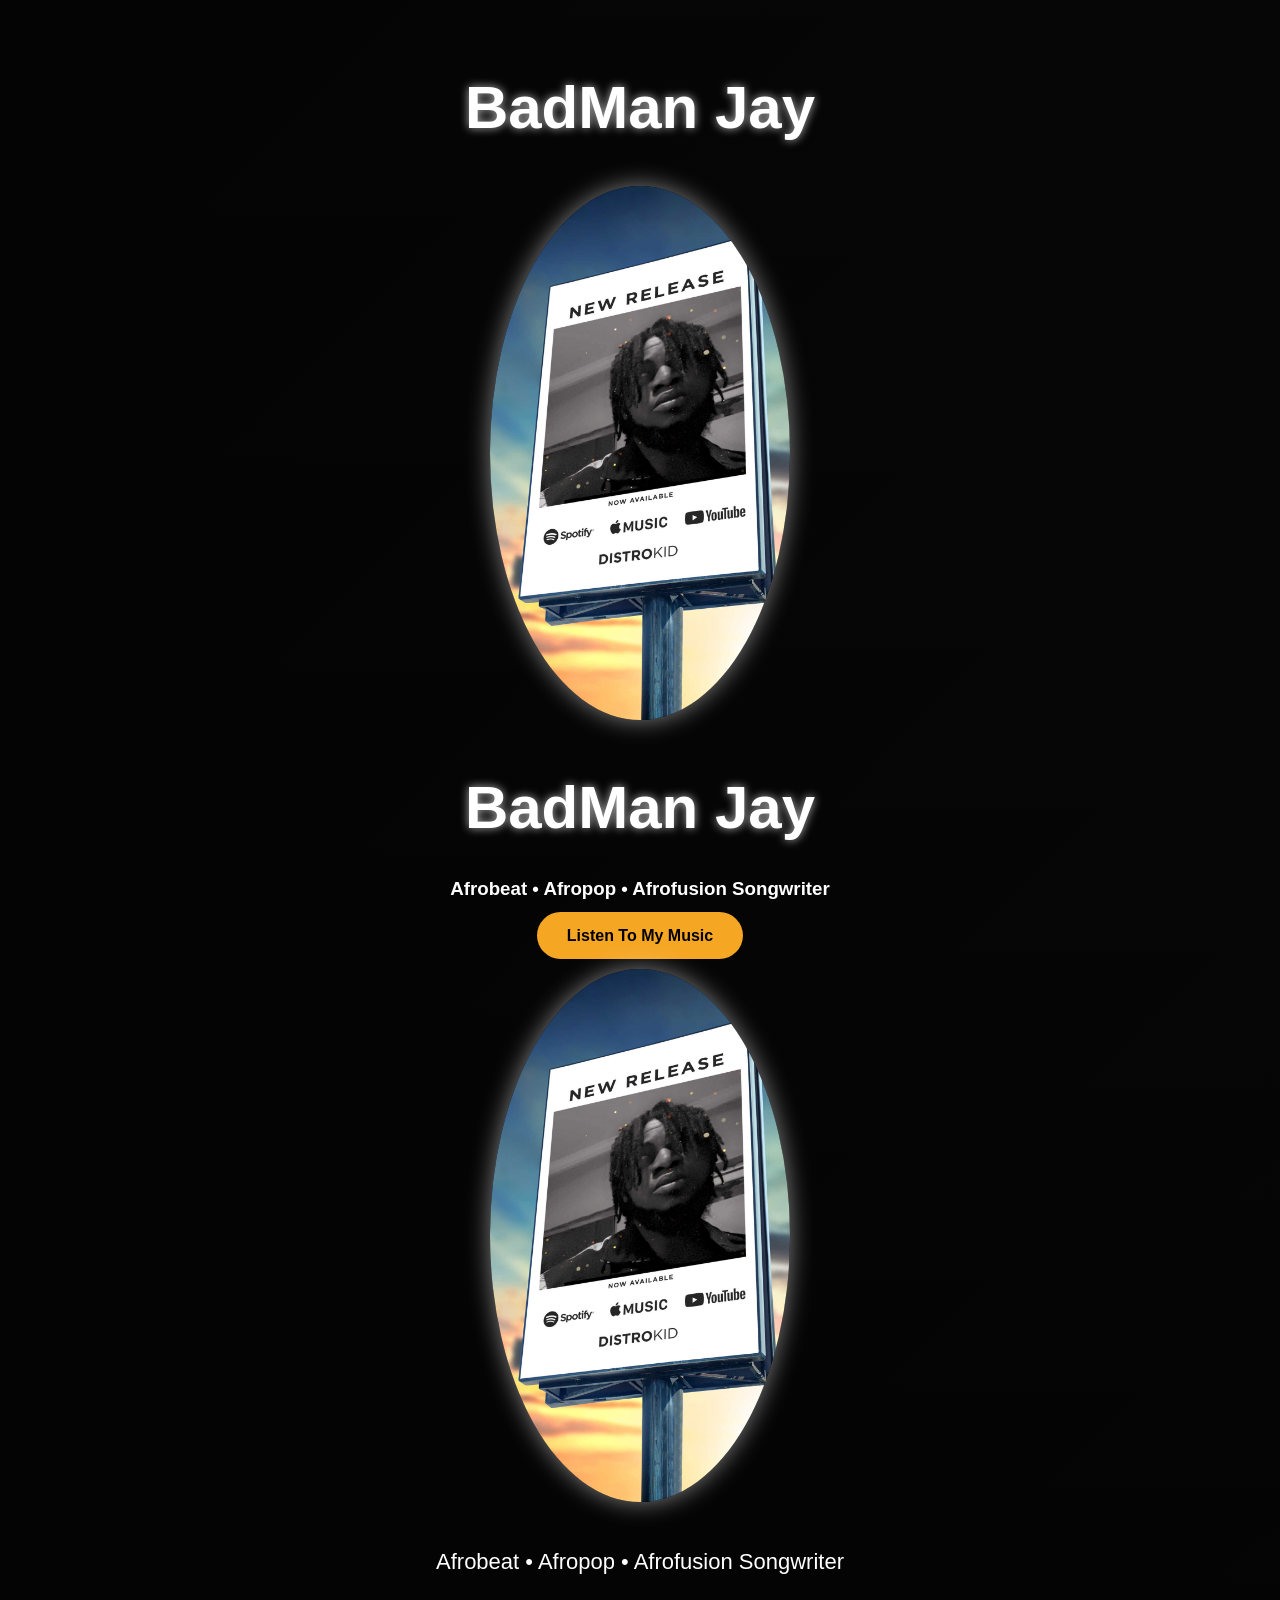
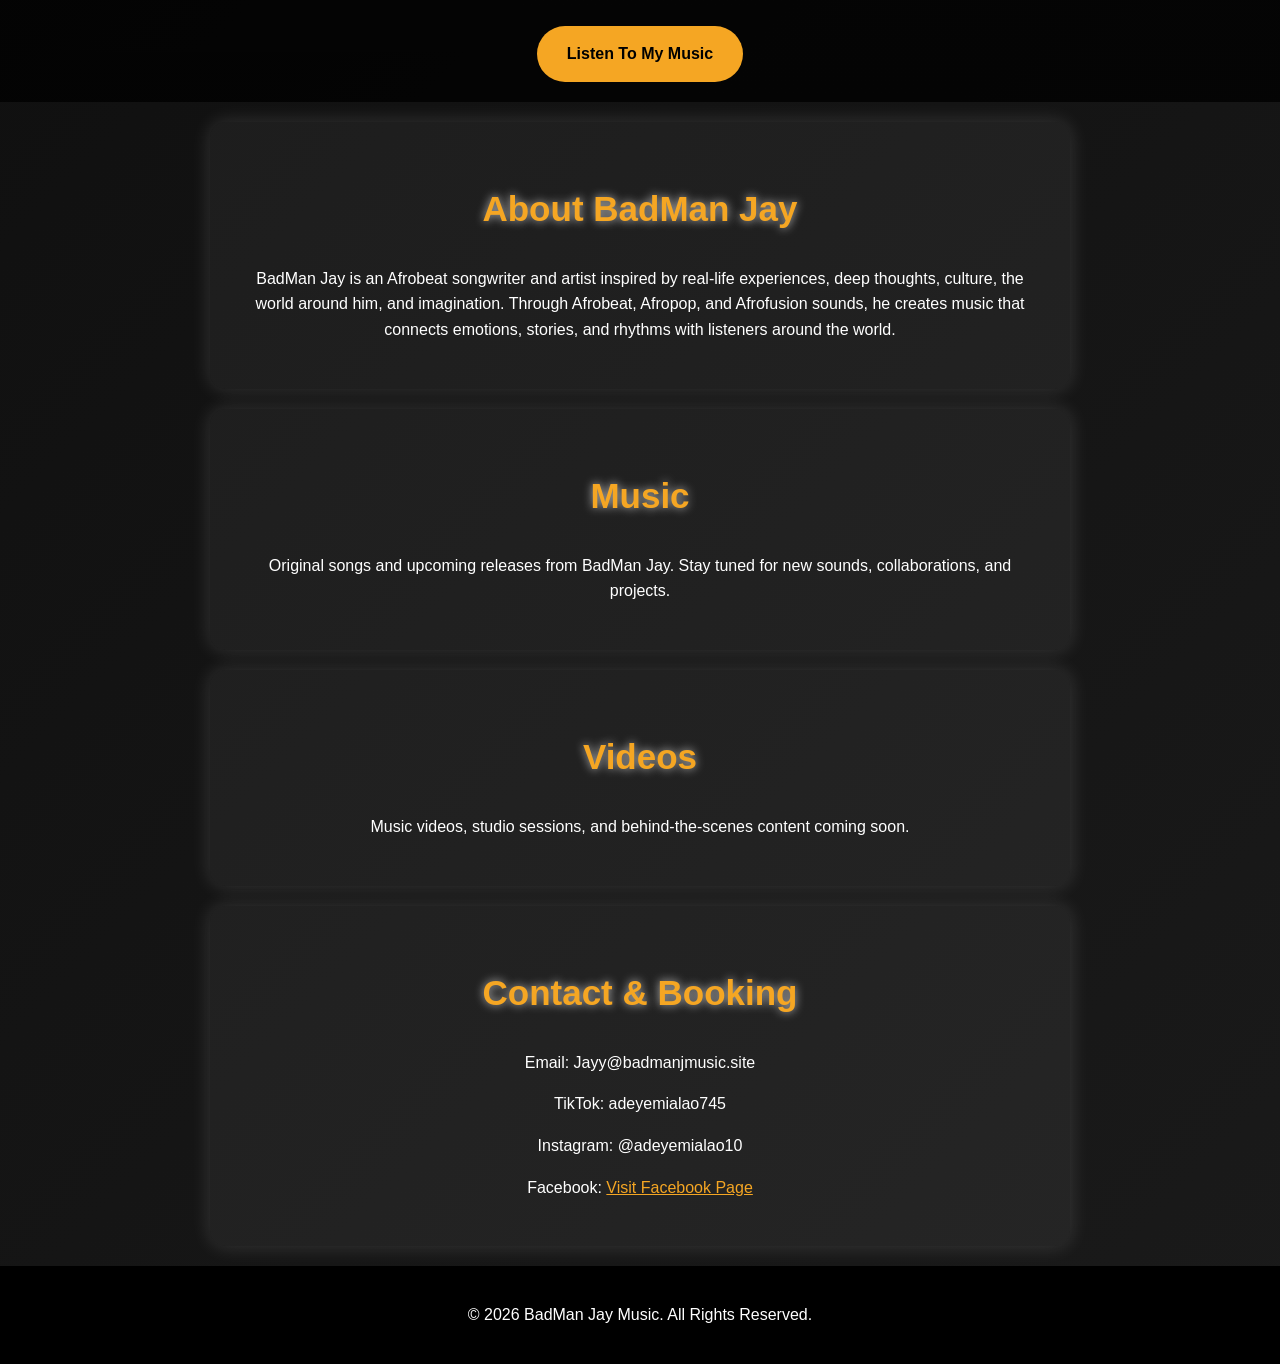
==== index.html @ 6c0b9ed7 "Update index.html" ====
<!DOCTYPE html>
<html>
<head>
  <title>BadMan Jay | Afrobeat Artist</title>
  <link rel="stylesheet" href="style.css">
  <meta name="viewport" content="width=device-width, initial-scale=1.0">
  
</head>

<body>
<header>
  <h1>BadMan Jay</h1>

<div class="hero">
  <img src="badman-jay.jpg" alt="BadMan Jay">

  <h1>BadMan Jay</h1>

  <h3>Afrobeat • Afropop • Afrofusion Songwriter</h3>

  <a href="#music" class="music-btn">Listen To My Music</a>
</div>
  <img src="badman-jay.jpg" alt="BadMan Jay">
  <p>Afrobeat • Afropop • Afrofusion Songwriter</p>
  <a href="#music">Listen To My Music</a>
</header>

<section id="about">
  <h2>About BadMan Jay</h2>
  <p>
    BadMan Jay is an Afrobeat songwriter and artist inspired by real-life
    experiences, deep thoughts, culture, the world around him, and imagination.
    Through Afrobeat, Afropop, and Afrofusion sounds, he creates music that
    connects emotions, stories, and rhythms with listeners around the world.
  </p>
</section>

<section id="music">
  <h2>Music</h2>
  <p>
    Original songs and upcoming releases from BadMan Jay.
    Stay tuned for new sounds, collaborations, and projects.
  </p>
</section>

<section id="videos">
  <h2>Videos</h2>
  <p>
    Music videos, studio sessions, and behind-the-scenes content coming soon.
  </p>
</section>

<section id="contact">
  <h2>Contact & Booking</h2>
  <p>Email: Jayy@badmanjmusic.site</p>
  <p>TikTok: adeyemialao745</p>
<p>Instagram: @adeyemialao10</p>
  <p>
    Facebook:
    <a href="https://www.facebook.com/share/1E2h3f5Get/?mibextid=wwXIfr">
    Visit Facebook Page
    </a>
  </p>
</section>

<footer>
  <p>© 2026 BadMan Jay Music. All Rights Reserved.</p>
</footer>

</body>
</html>
---- style.css ----
body {
  margin: 0;
  font-family: Arial, sans-serif;
  background: #0b0b0b;
  color: white;
  line-height: 1.6;
}

header {
  min-height: 80vh;
  display: flex;
  flex-direction: column;
  justify-content: center;
  align-items: center;
  text-align: center;
  padding: 20px;
  background: linear-gradient(
    rgba(0,0,0,0.6),
    rgba(0,0,0,0.8)
  );
}

header h1 {
  font-size: 60px;
  margin-bottom: 10px;
}

header p {
  font-size: 22px;
}

header a {
  margin-top: 25px;
  padding: 15px 30px;
  background: #f5a623;
  color: black;
  text-decoration: none;
  border-radius: 30px;
  font-weight: bold;
}

section {
  max-width: 900px;
  margin: auto;
  padding: 50px 20px;
  text-align: center;
}

h2 {
  font-size: 35px;
  color: #f5a623;
}

a {
  color: #f5a623;
}

footer {
  text-align: center;
  padding: 20px;
  background: #000;
}

img {
  width: 250px;
  height: auto;
  border-radius: 50%;
  display: block;
  margin: 20px auto;
}

body {
  background: linear-gradient(135deg, #0a0a0a, #1a1a1a);
  color: white;
}

section {
  background: rgba(255, 255, 255, 0.05);
  border-radius: 15px;
  padding: 30px;
  margin: 20px auto;
  max-width: 800px;
  box-shadow: 0 0 20px rgba(255, 255, 255, 0.15);
}

h1, h2 {
  text-shadow: 0 0 10px rgba(255, 255, 255, 0.7);
}

img {
  width: 300px;
  height: auto;
  border-radius: 50%;
  box-shadow: 0 0 25px rgba(255, 255, 255, 0.5);
}
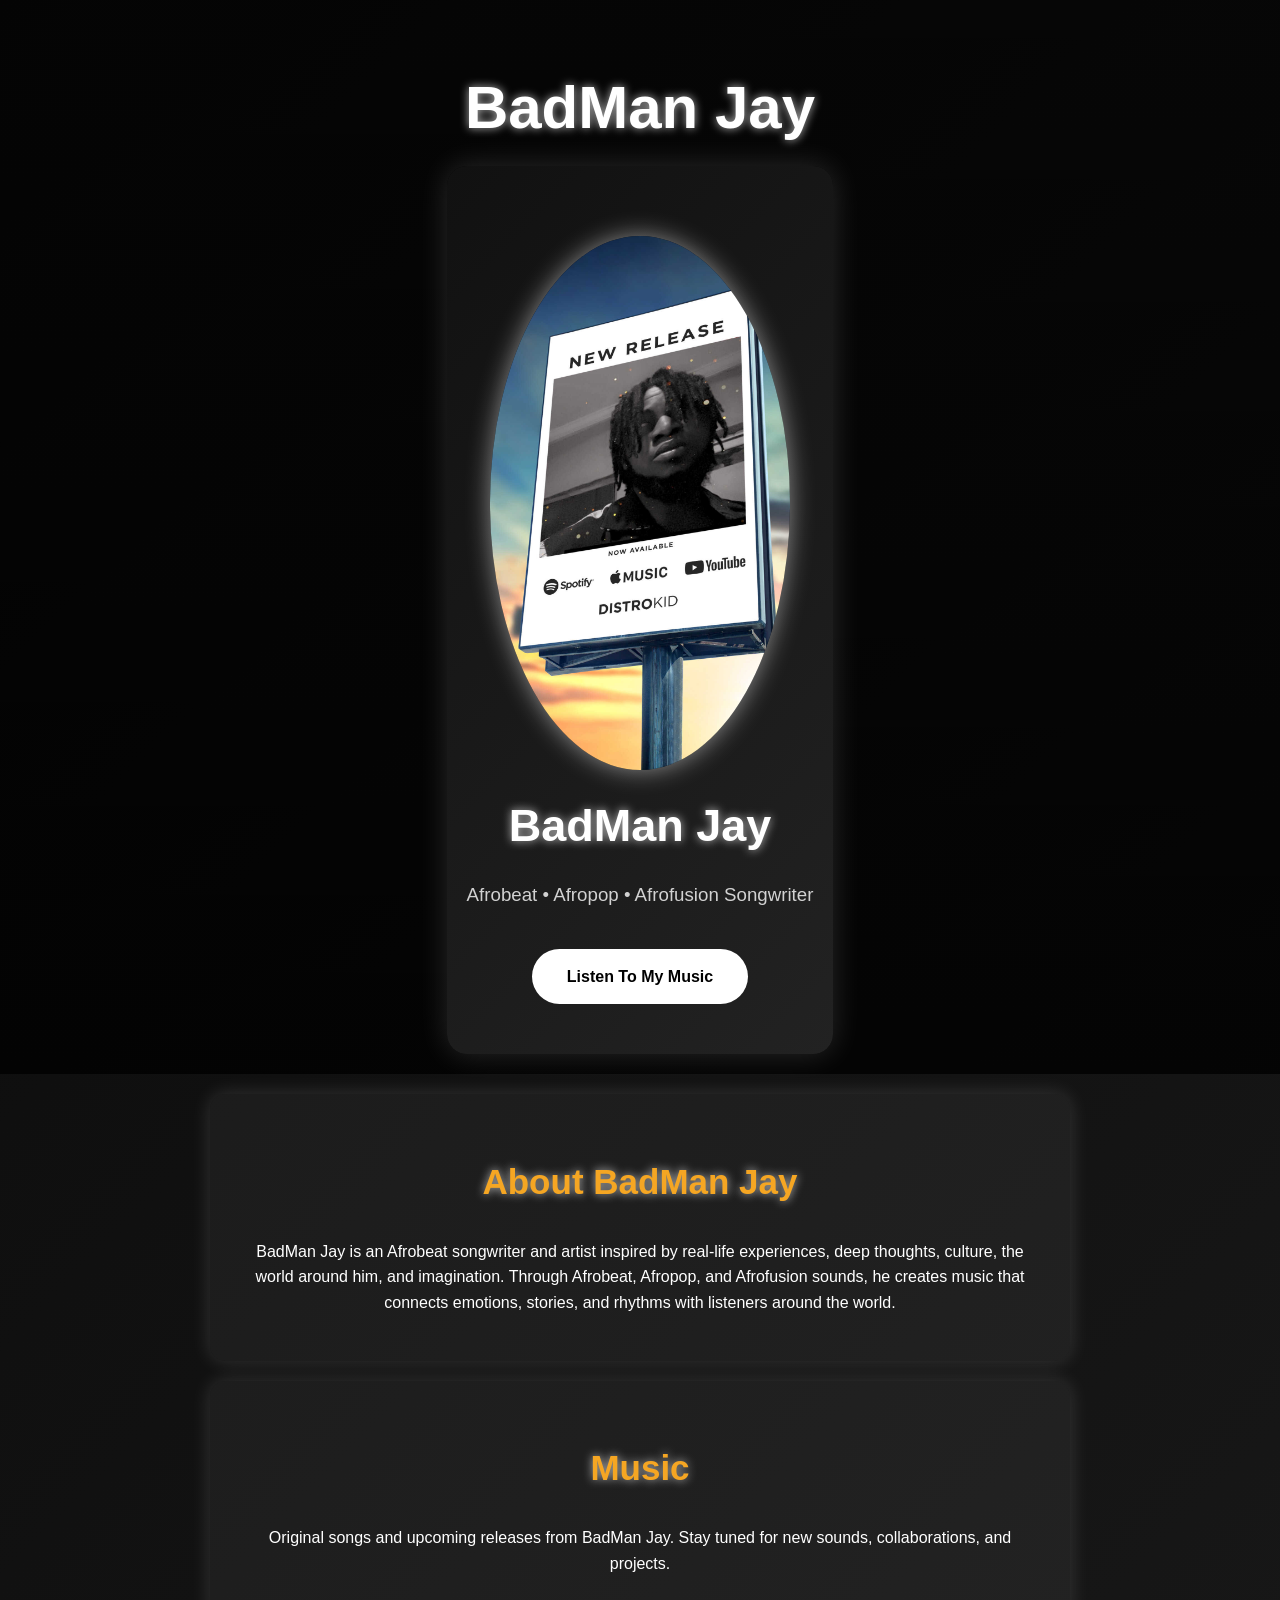
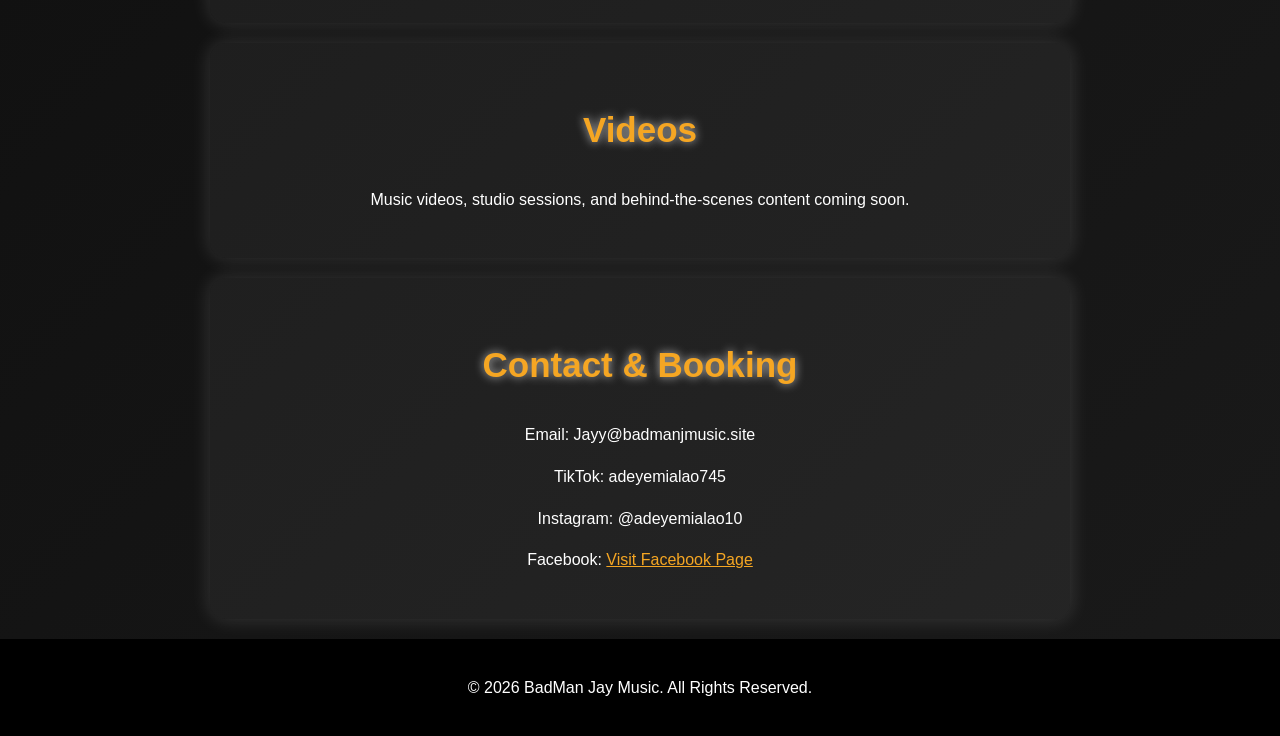
==== commit 1a4a0649: "Update index.html" ====
--- a/index.html
+++ b/index.html
@@ -20,9 +20,7 @@
 
   <a href="#music" class="music-btn">Listen To My Music</a>
 </div>
-  <img src="badman-jay.jpg" alt="BadMan Jay">
-  <p>Afrobeat • Afropop • Afrofusion Songwriter</p>
-  <a href="#music">Listen To My Music</a>
+  
 </header>
 
 <section id="about">
--- a/style.css
+++ b/style.css
@@ -93,3 +93,32 @@
   border-radius: 50%;
   box-shadow: 0 0 25px rgba(255, 255, 255, 0.5);
 }
+
+.hero {
+  text-align: center;
+  padding: 50px 20px;
+  background: linear-gradient(135deg, #111, #222);
+  border-radius: 20px;
+  box-shadow: 0 0 30px rgba(255,255,255,0.15);
+}
+
+.hero h1 {
+  font-size: 45px;
+  margin-top: 20px;
+}
+
+.hero h3 {
+  font-weight: normal;
+  opacity: 0.8;
+}
+
+.music-btn {
+  display: inline-block;
+  margin-top: 20px;
+  padding: 15px 35px;
+  background: white;
+  color: black;
+  border-radius: 30px;
+  text-decoration: none;
+  font-weight: bold;
+}
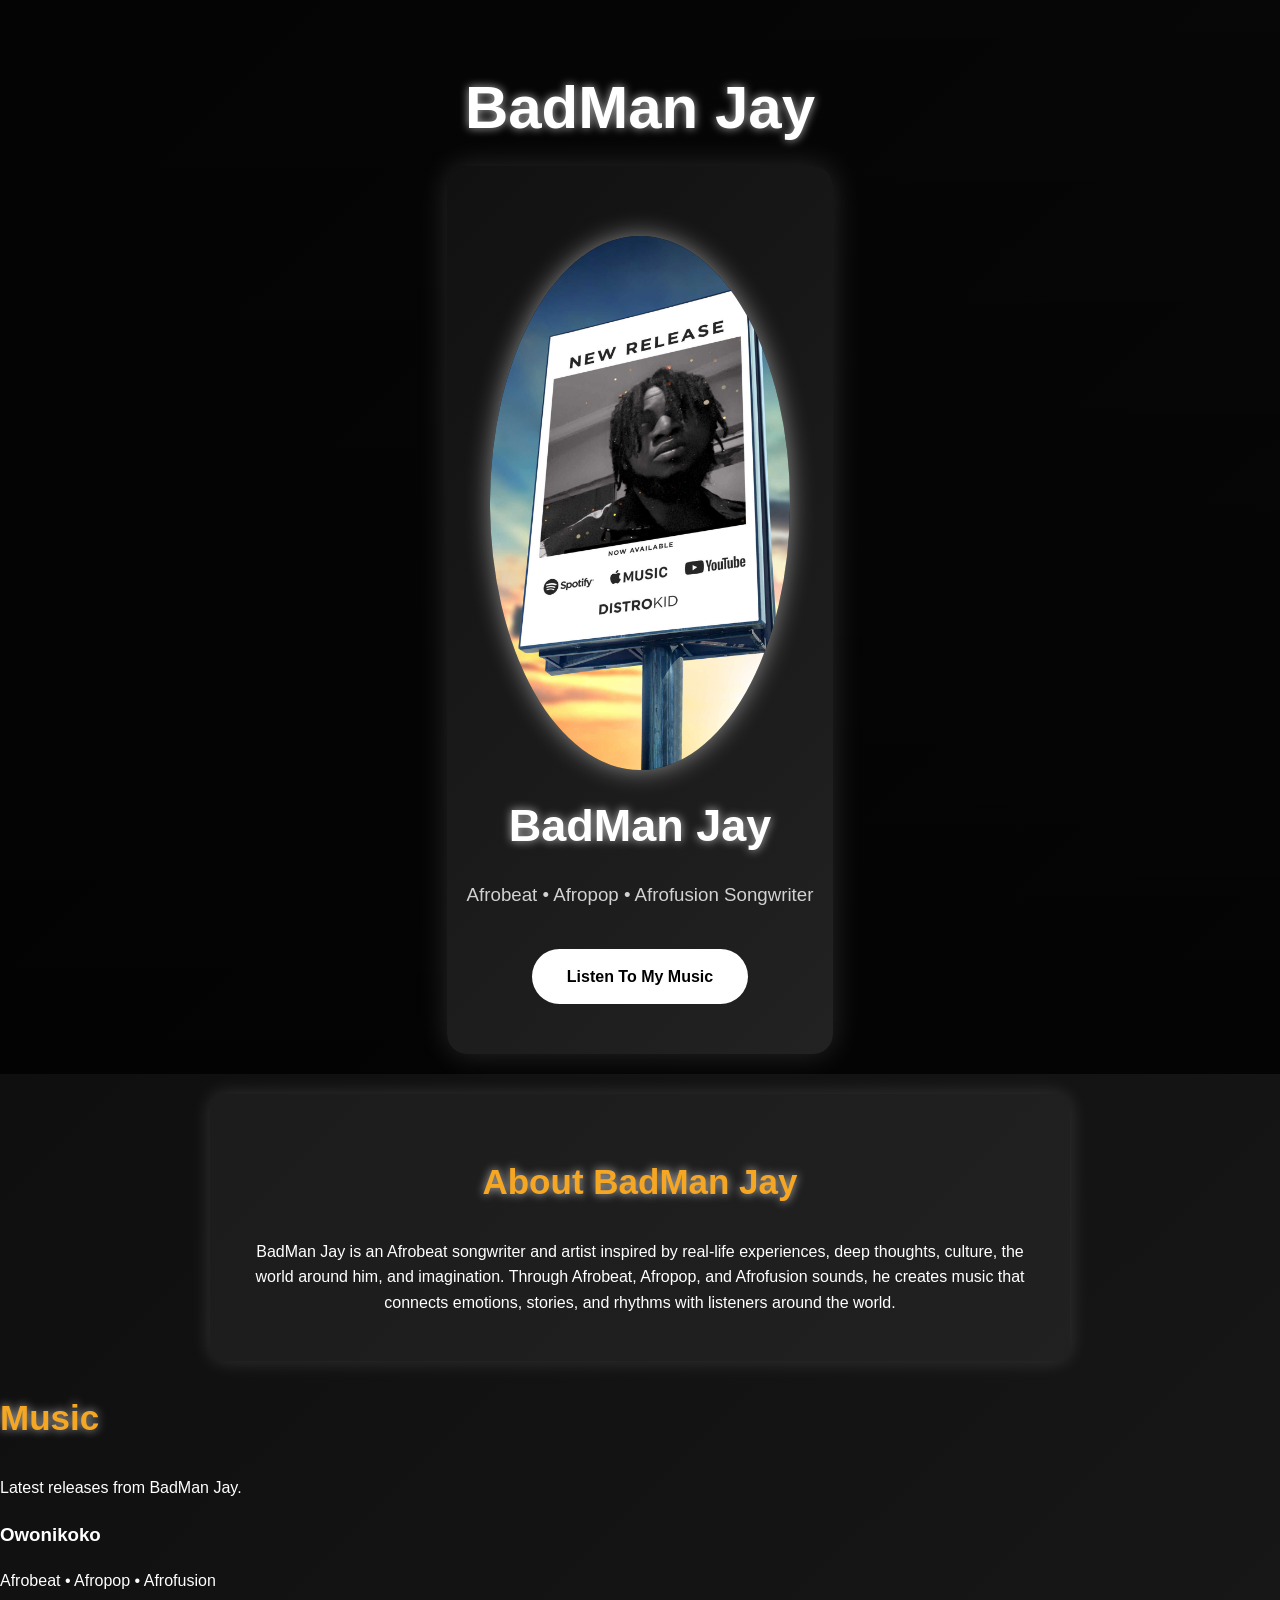
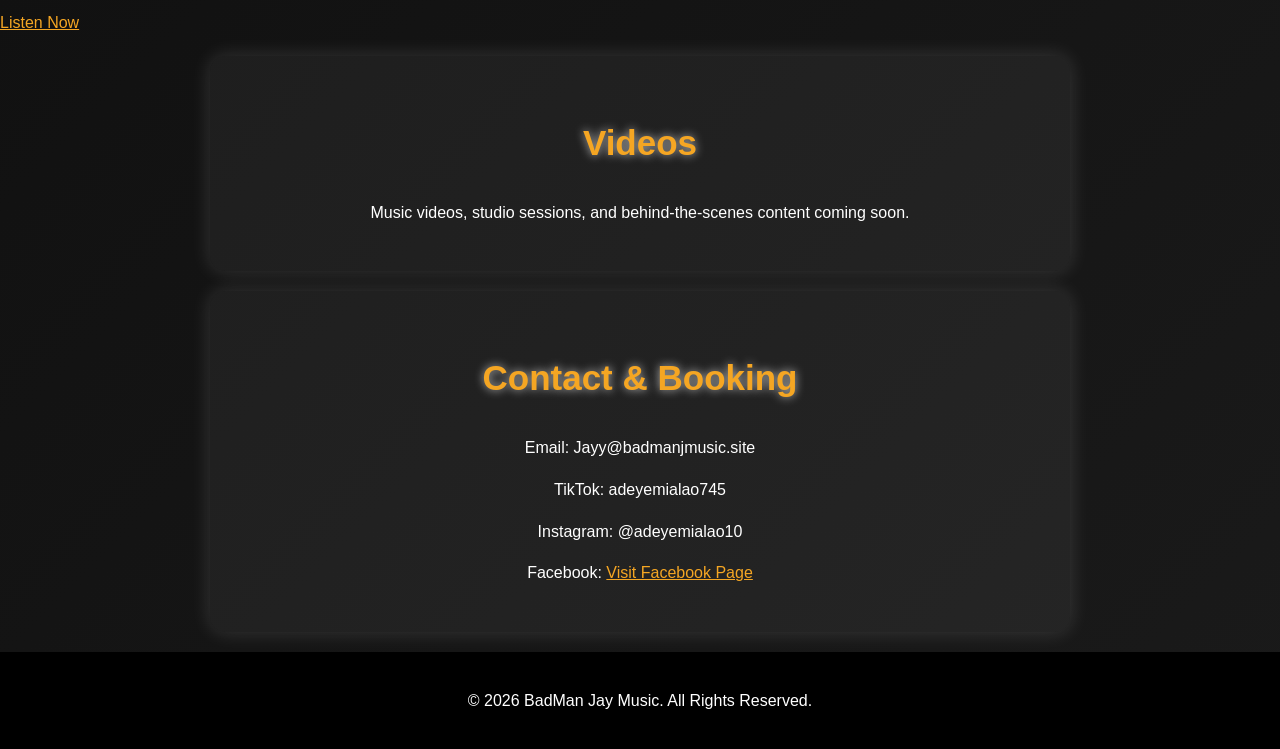
==== commit 6b57164a: "Update index.html" ====
--- a/index.html
+++ b/index.html
@@ -33,12 +33,18 @@
   </p>
 </section>
 
-<section id="music">
-  <h2>Music</h2>
-  <p>
-    Original songs and upcoming releases from BadMan Jay.
-    Stay tuned for new sounds, collaborations, and projects.
-  </p>
+<h2>Music</h2>
+
+<p>Latest releases from BadMan Jay.</p>
+
+<div class="music-card">
+  <h3>Owonikoko</h3>
+  <p>Afrobeat • Afropop • Afrofusion</p>
+
+  <a href="https://open.spotify.com/album/4D6bkIR5klf8DBmcrAF3FI?si=iVvQHyoNQAyZMJ7NRenwUg&utm_source=copy-link”class="music-btn">
+    Listen Now
+  </a>
+</div>
 </section>
 
 <section id="videos">
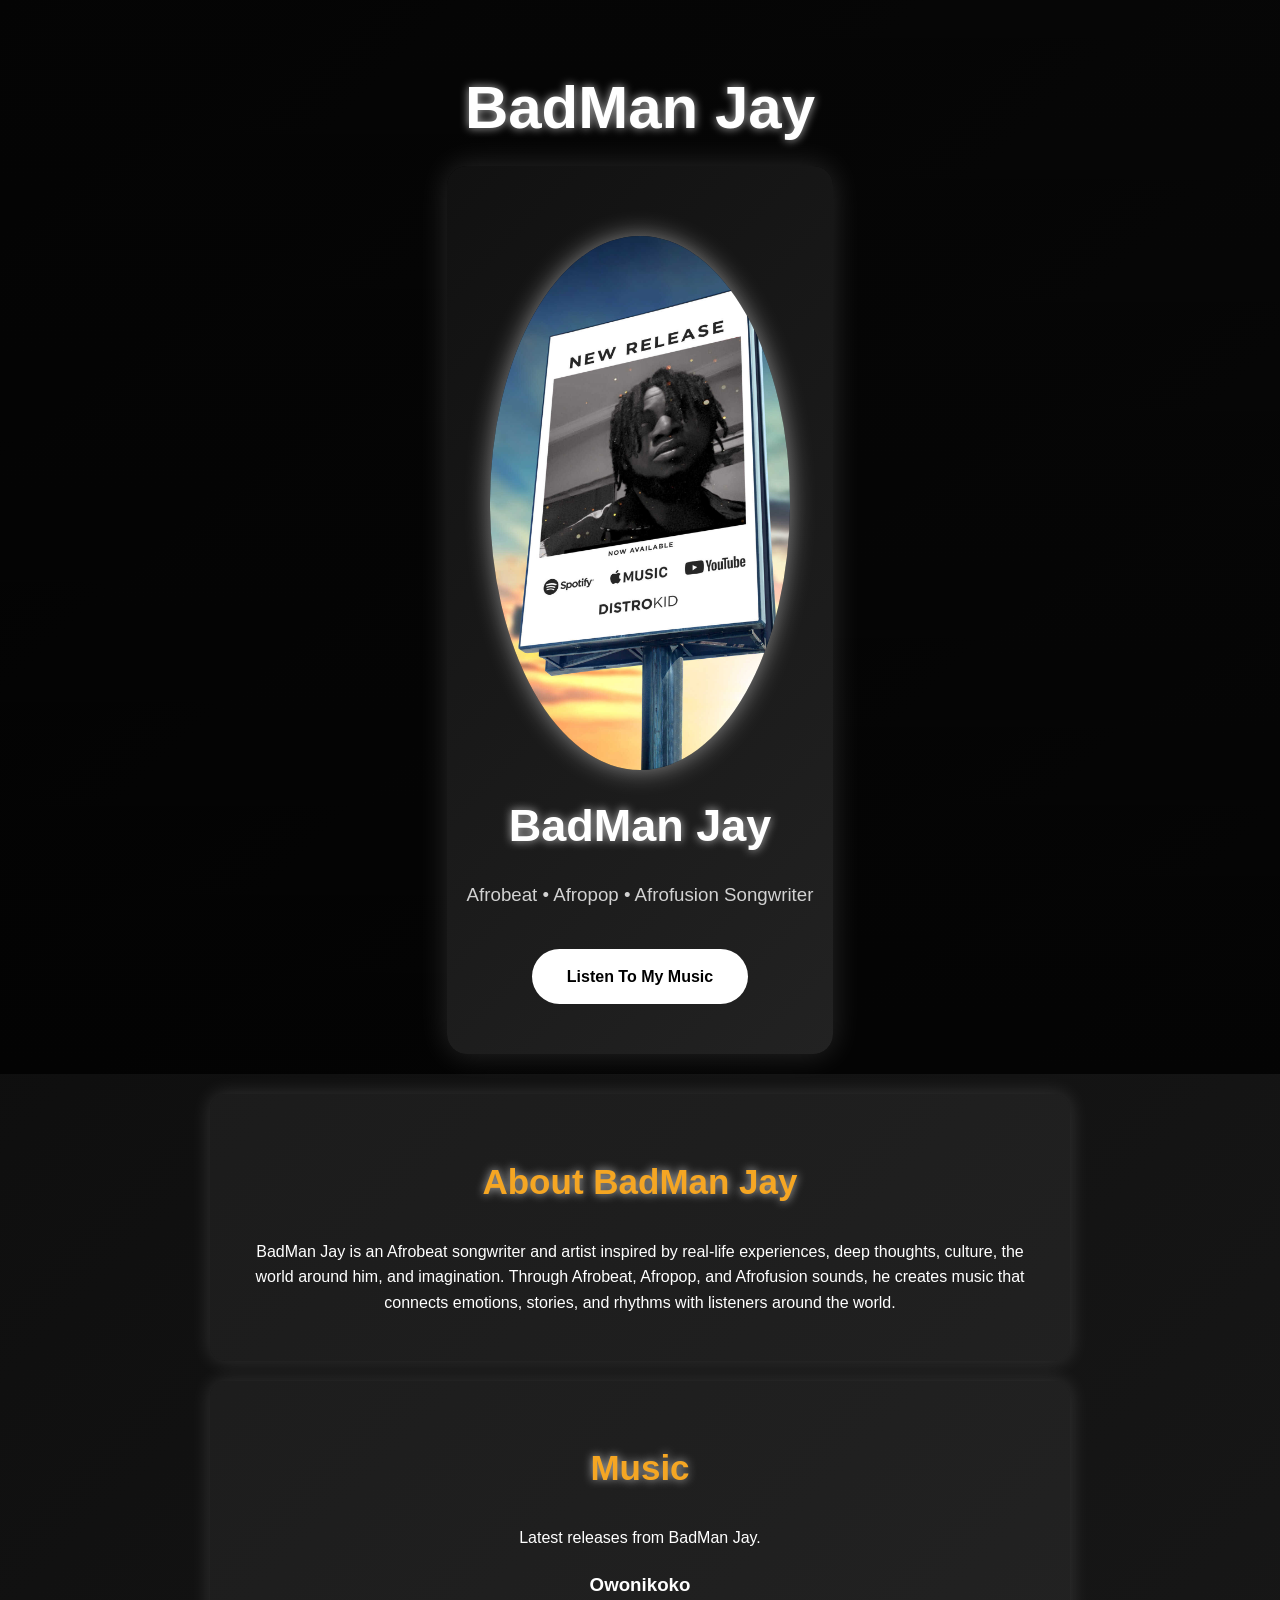
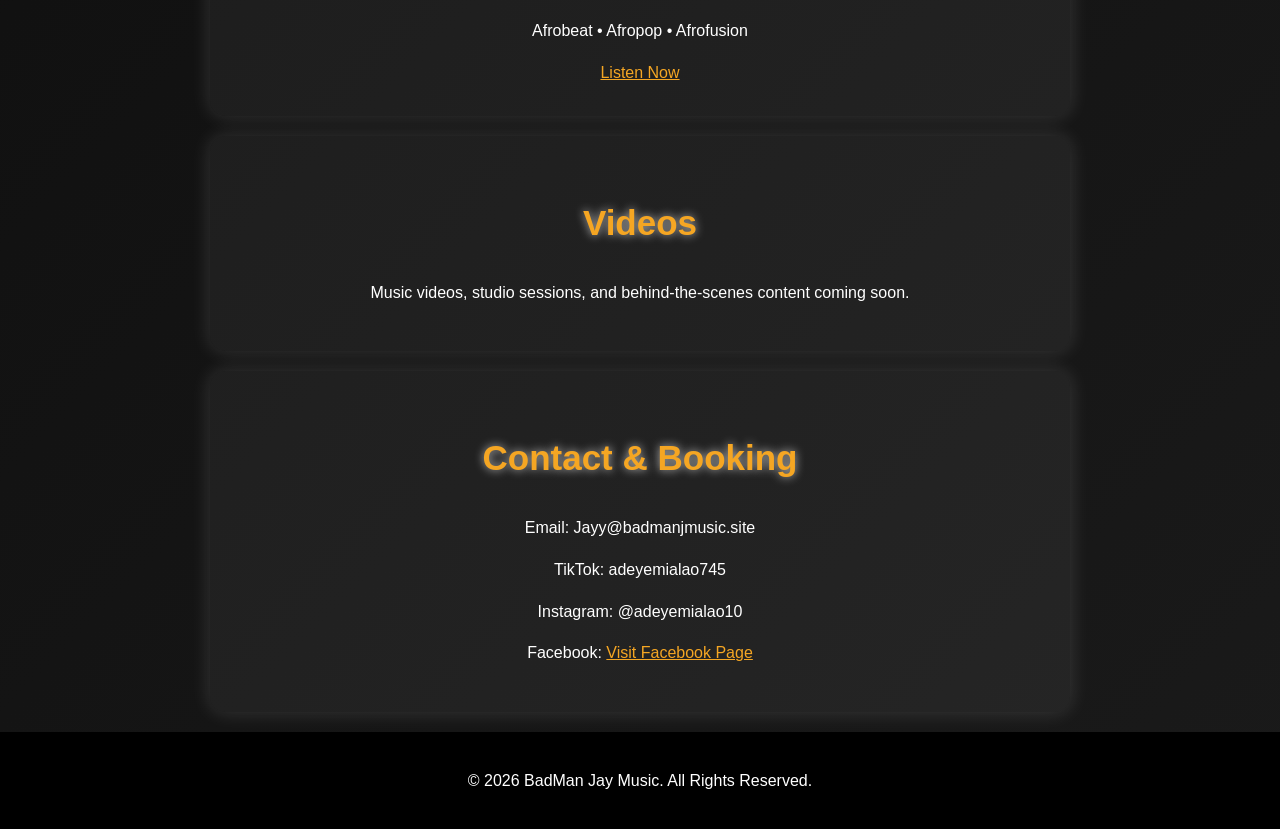
==== commit b7eea987: "Update index.html" ====
--- a/index.html
+++ b/index.html
@@ -32,7 +32,7 @@
     connects emotions, stories, and rhythms with listeners around the world.
   </p>
 </section>
-
+<section id="music">
 <h2>Music</h2>
 
 <p>Latest releases from BadMan Jay.</p>
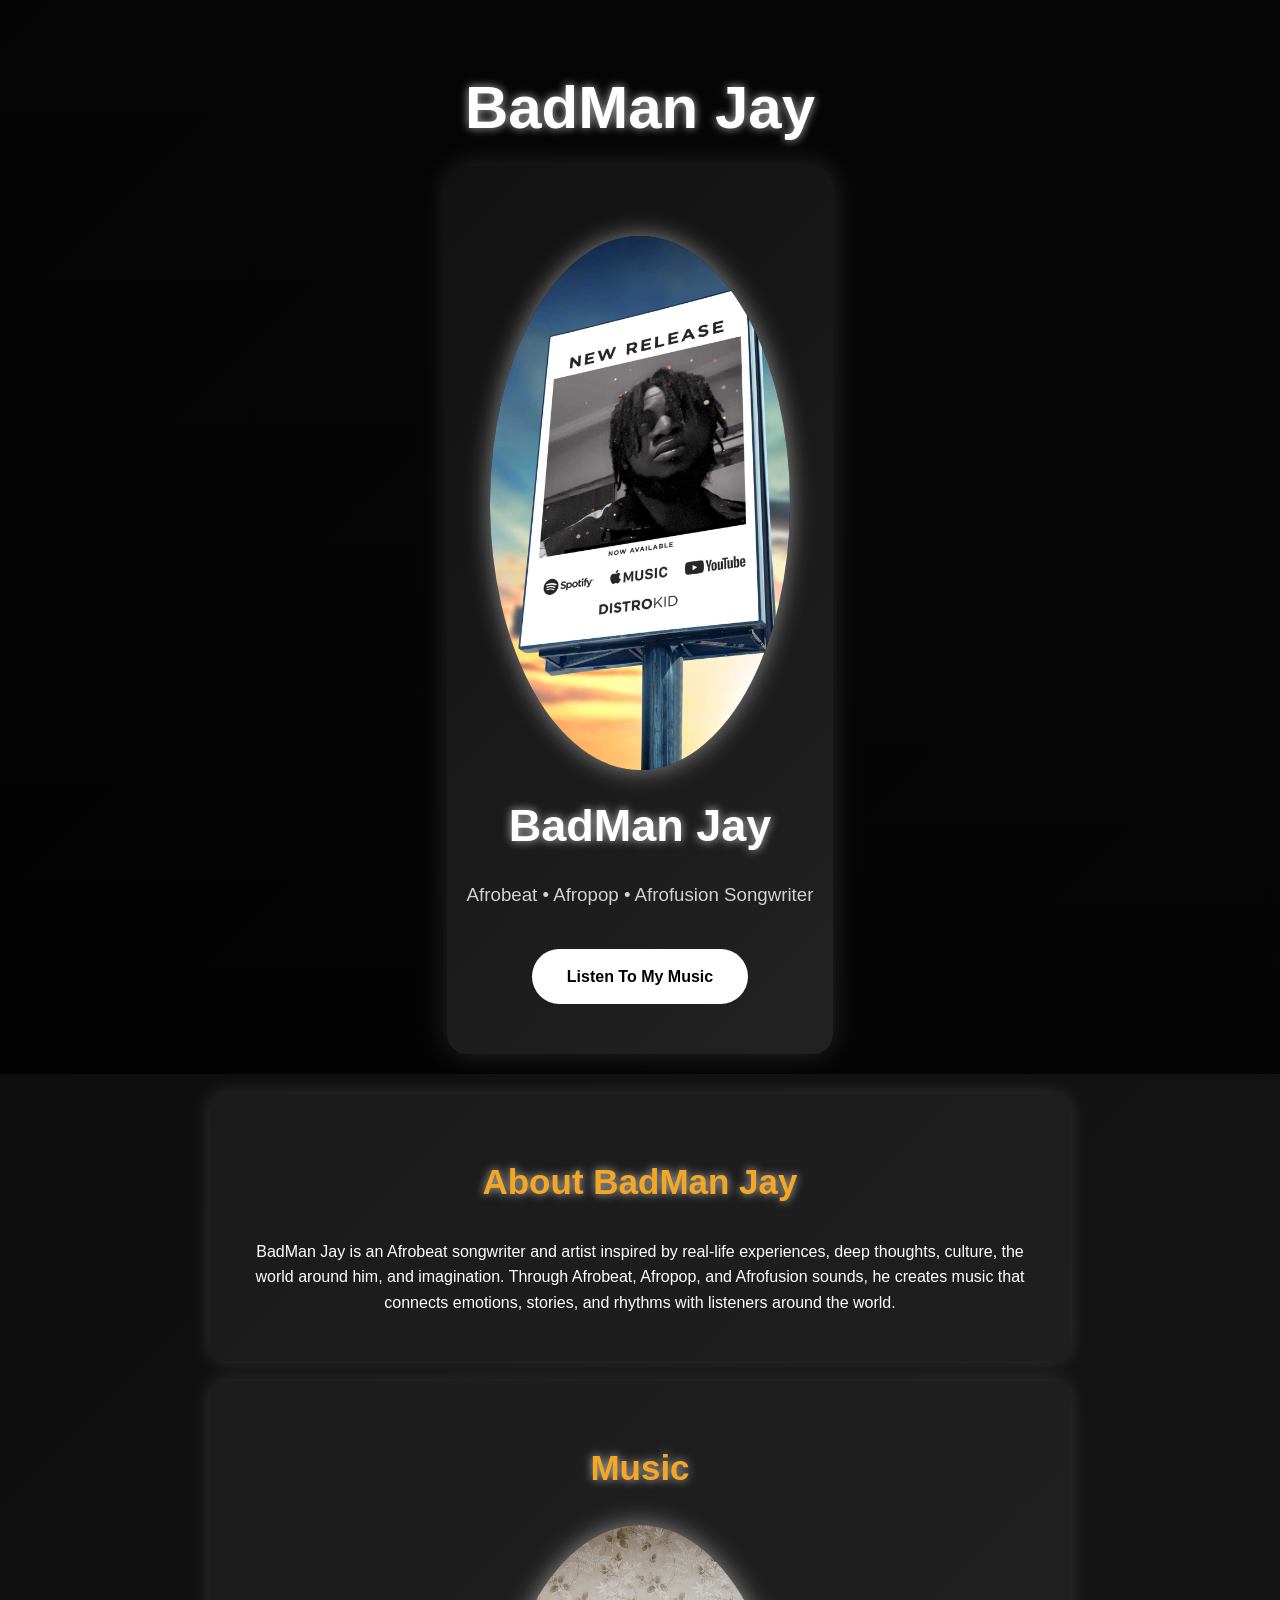
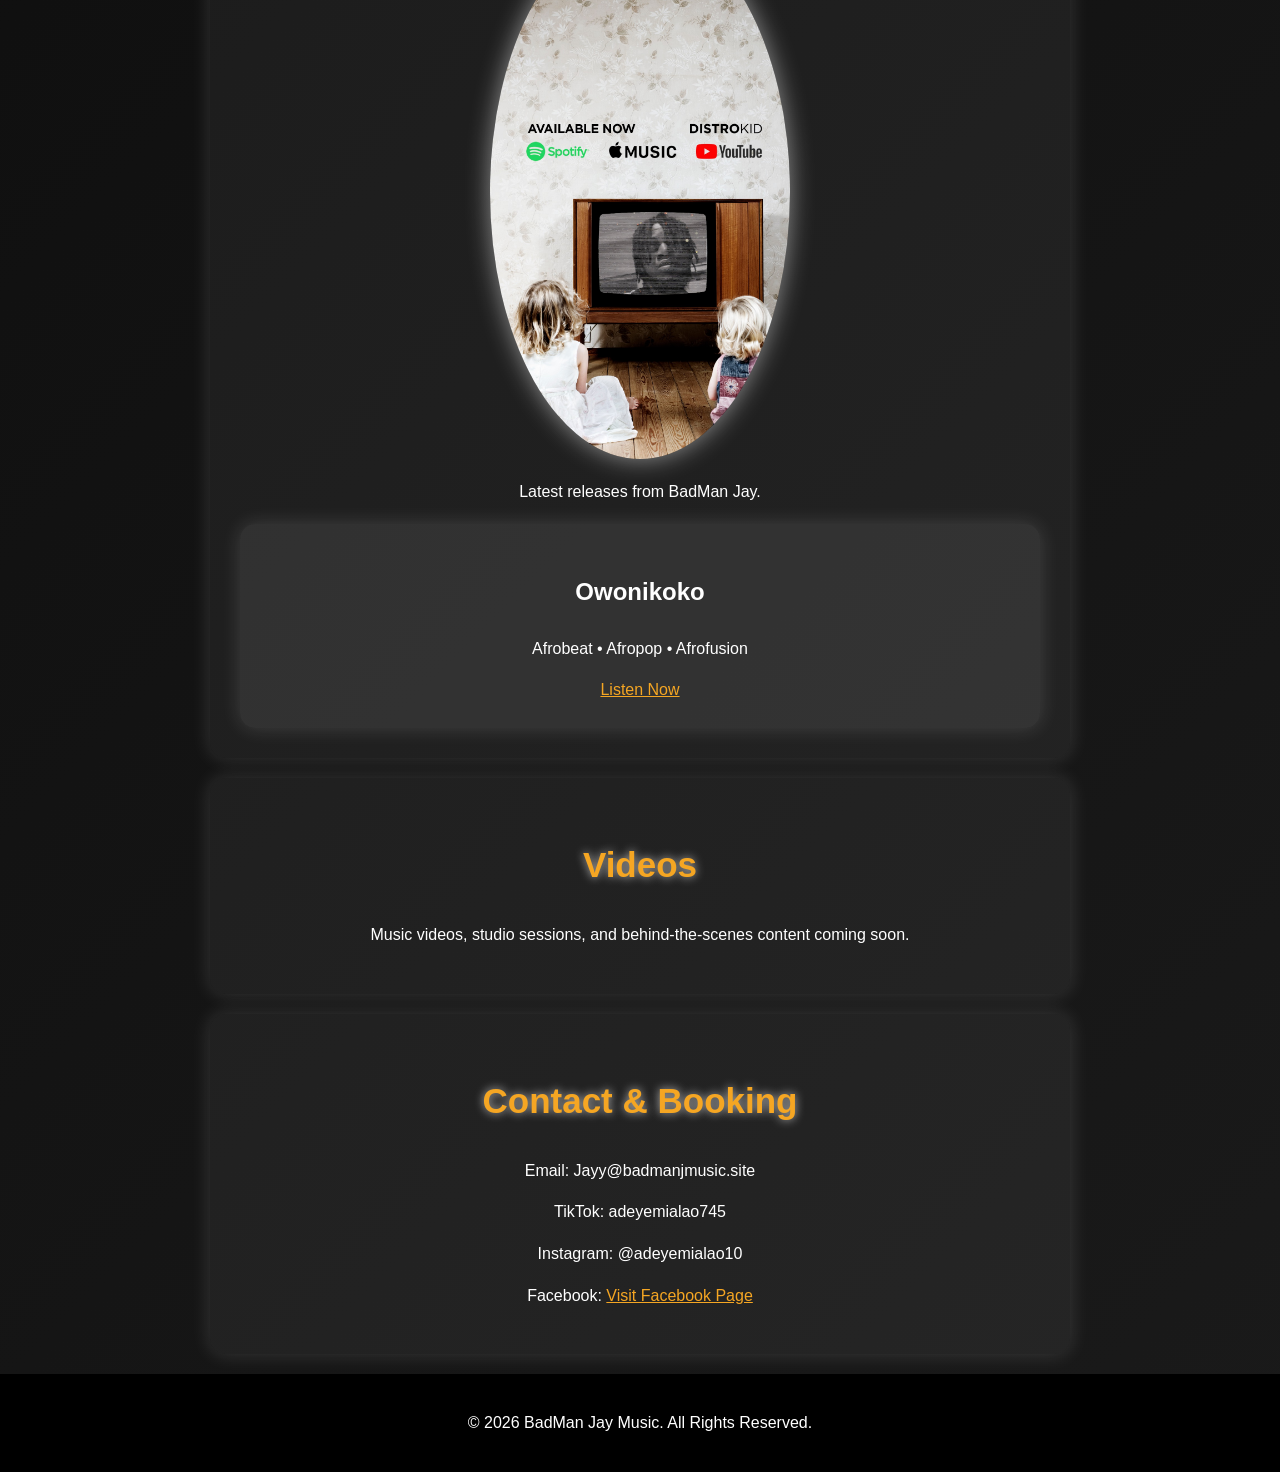
==== commit f369d64d: "Update index.html" ====
--- a/index.html
+++ b/index.html
@@ -34,7 +34,7 @@
 </section>
 <section id="music">
 <h2>Music</h2>
-
+<img src="badman-jay-cover.jpg" alt="BadMan Jay Song Cover">
 <p>Latest releases from BadMan Jay.</p>
 
 <div class="music-card">
--- a/style.css
+++ b/style.css
@@ -122,3 +122,15 @@
   text-decoration: none;
   font-weight: bold;
 }
+
+.music-card {
+  background: rgba(255,255,255,0.08);
+  padding: 25px;
+  border-radius: 15px;
+  margin-top: 20px;
+  box-shadow: 0 0 20px rgba(255,255,255,0.15);
+}
+
+.music-card h3 {
+  font-size: 24px;
+}
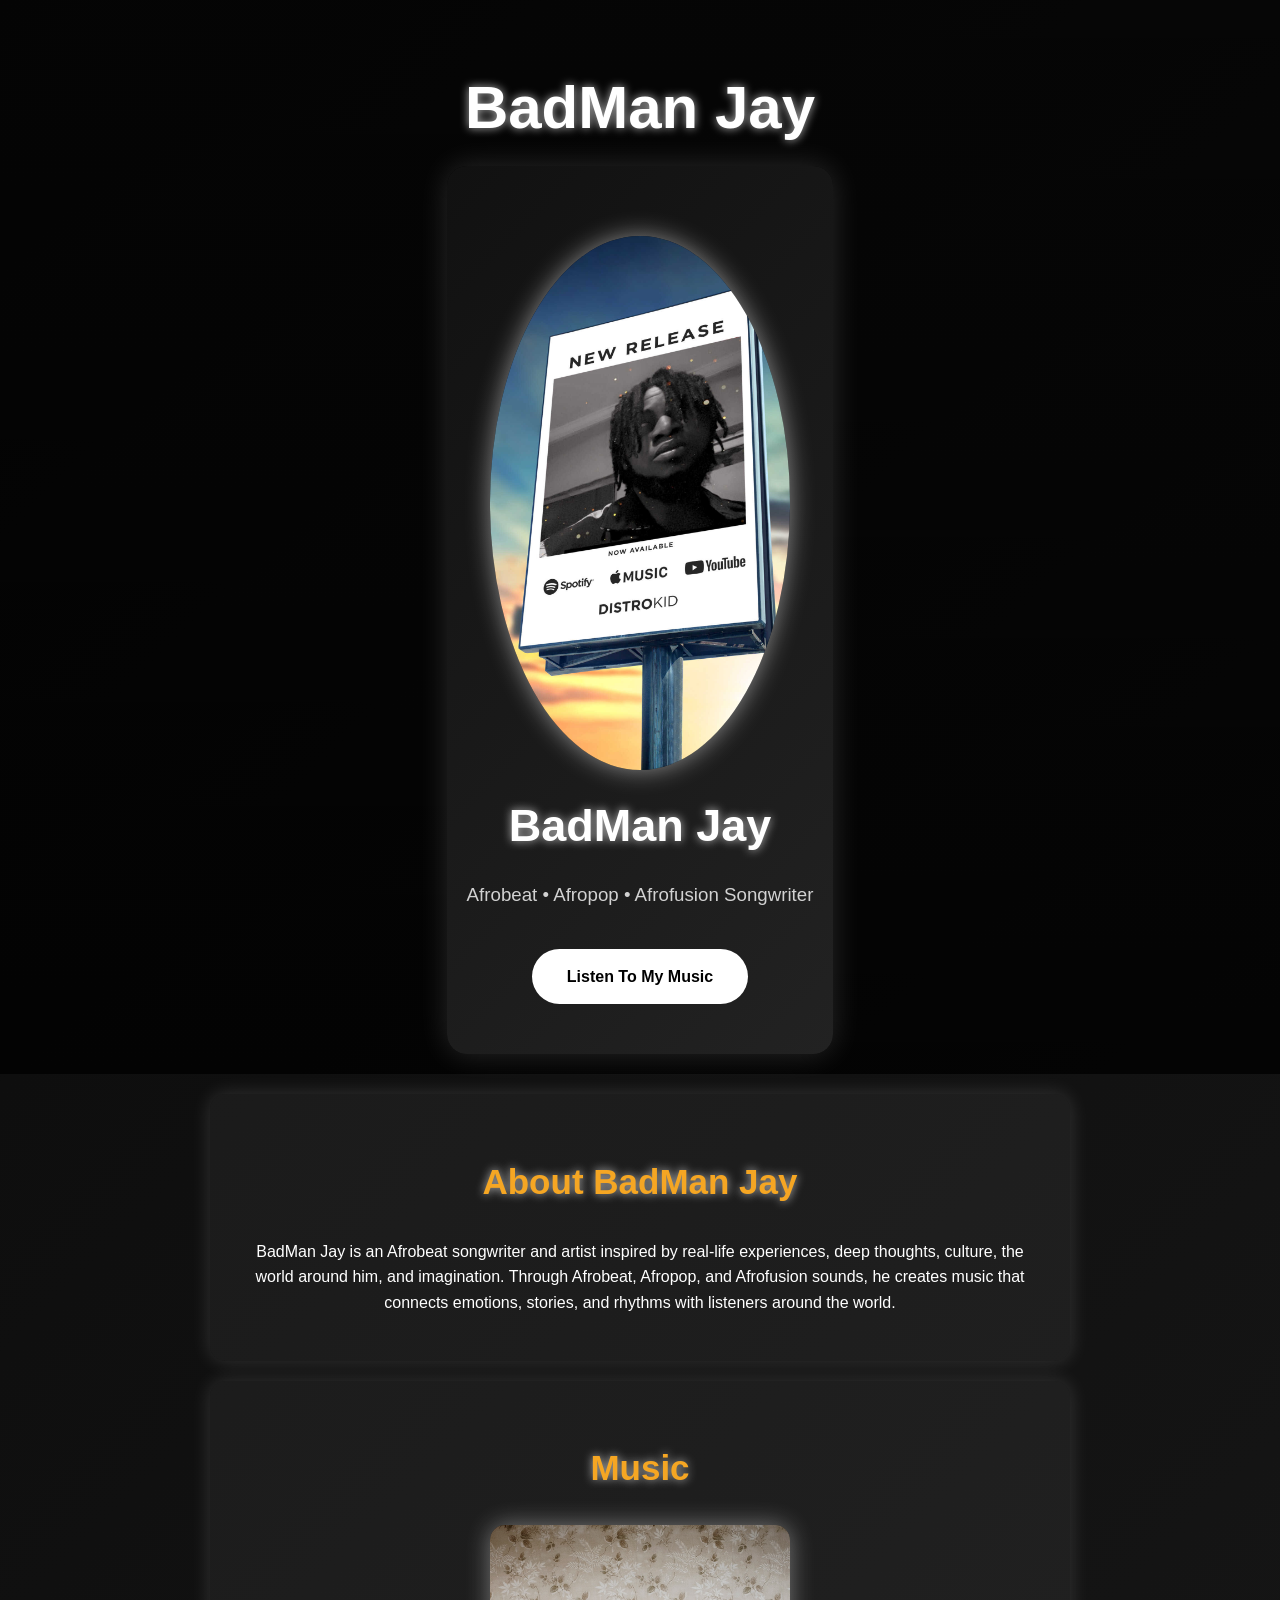
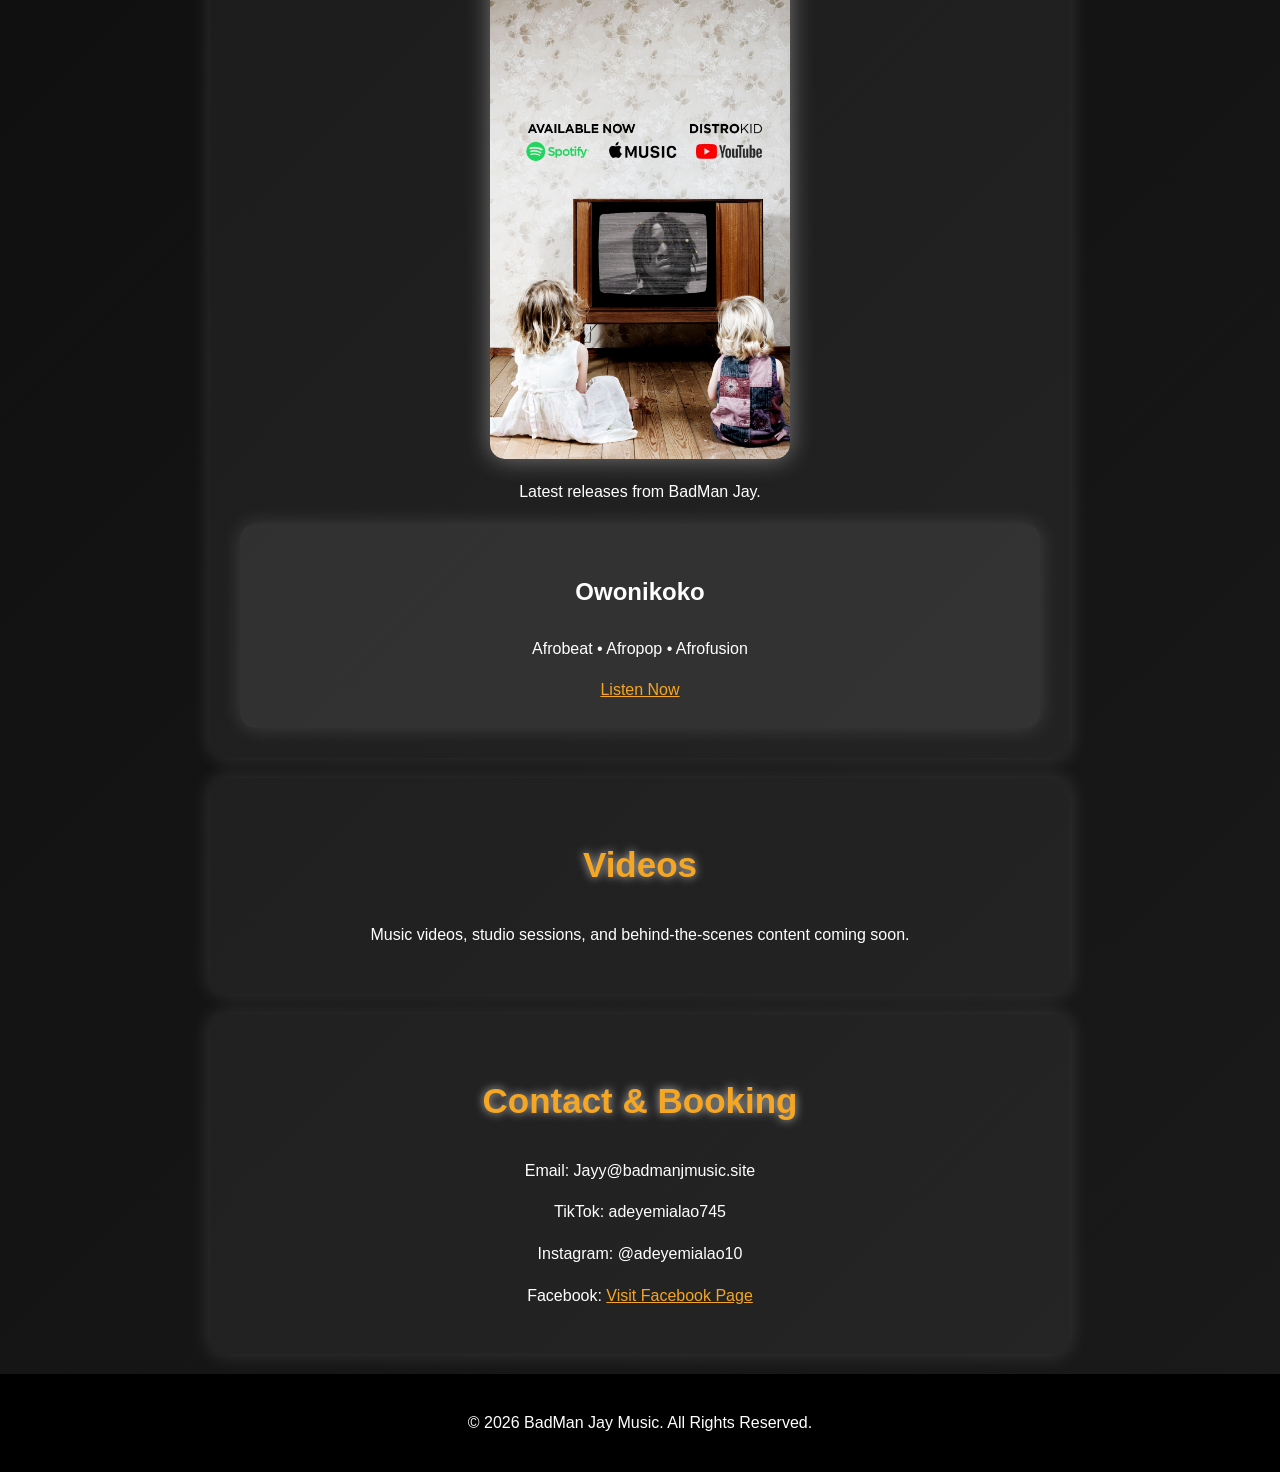
==== commit eea482aa: "Update index.html" ====
--- a/index.html
+++ b/index.html
@@ -34,7 +34,7 @@
 </section>
 <section id="music">
 <h2>Music</h2>
-<img src="badman-jay-cover.jpg" alt="BadMan Jay Song Cover">
+<img class="music-cover" src="badman-jay-cover.jpg" alt="BadMan Jay Song Cover">
 <p>Latest releases from BadMan Jay.</p>
 
 <div class="music-card">
--- a/style.css
+++ b/style.css
@@ -134,3 +134,12 @@
 .music-card h3 {
   font-size: 24px;
 }
+
+.music-cover {
+  width: 300px;
+  height: auto;
+  border-radius: 15px;
+  box-shadow: 0 0 25px rgba(255,255,255,0.4);
+  display: block;
+  margin: 20px auto;
+}
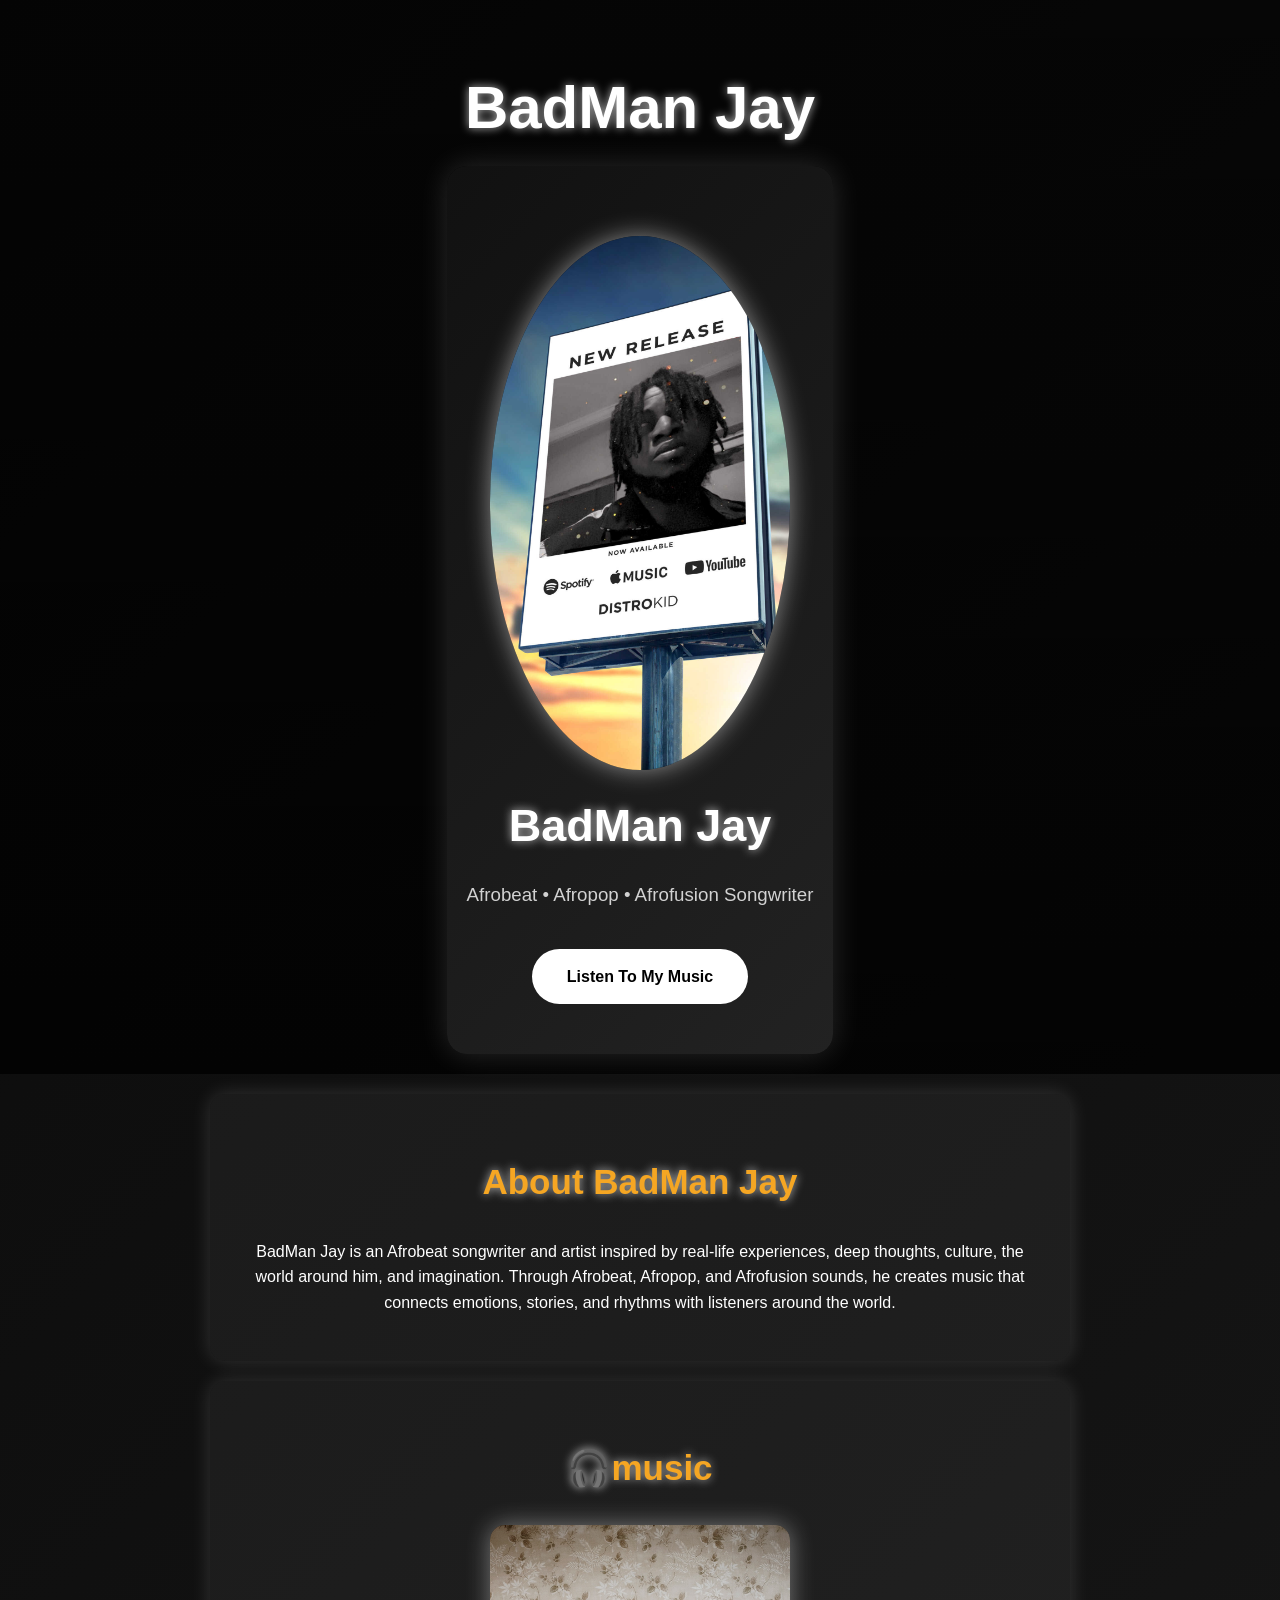
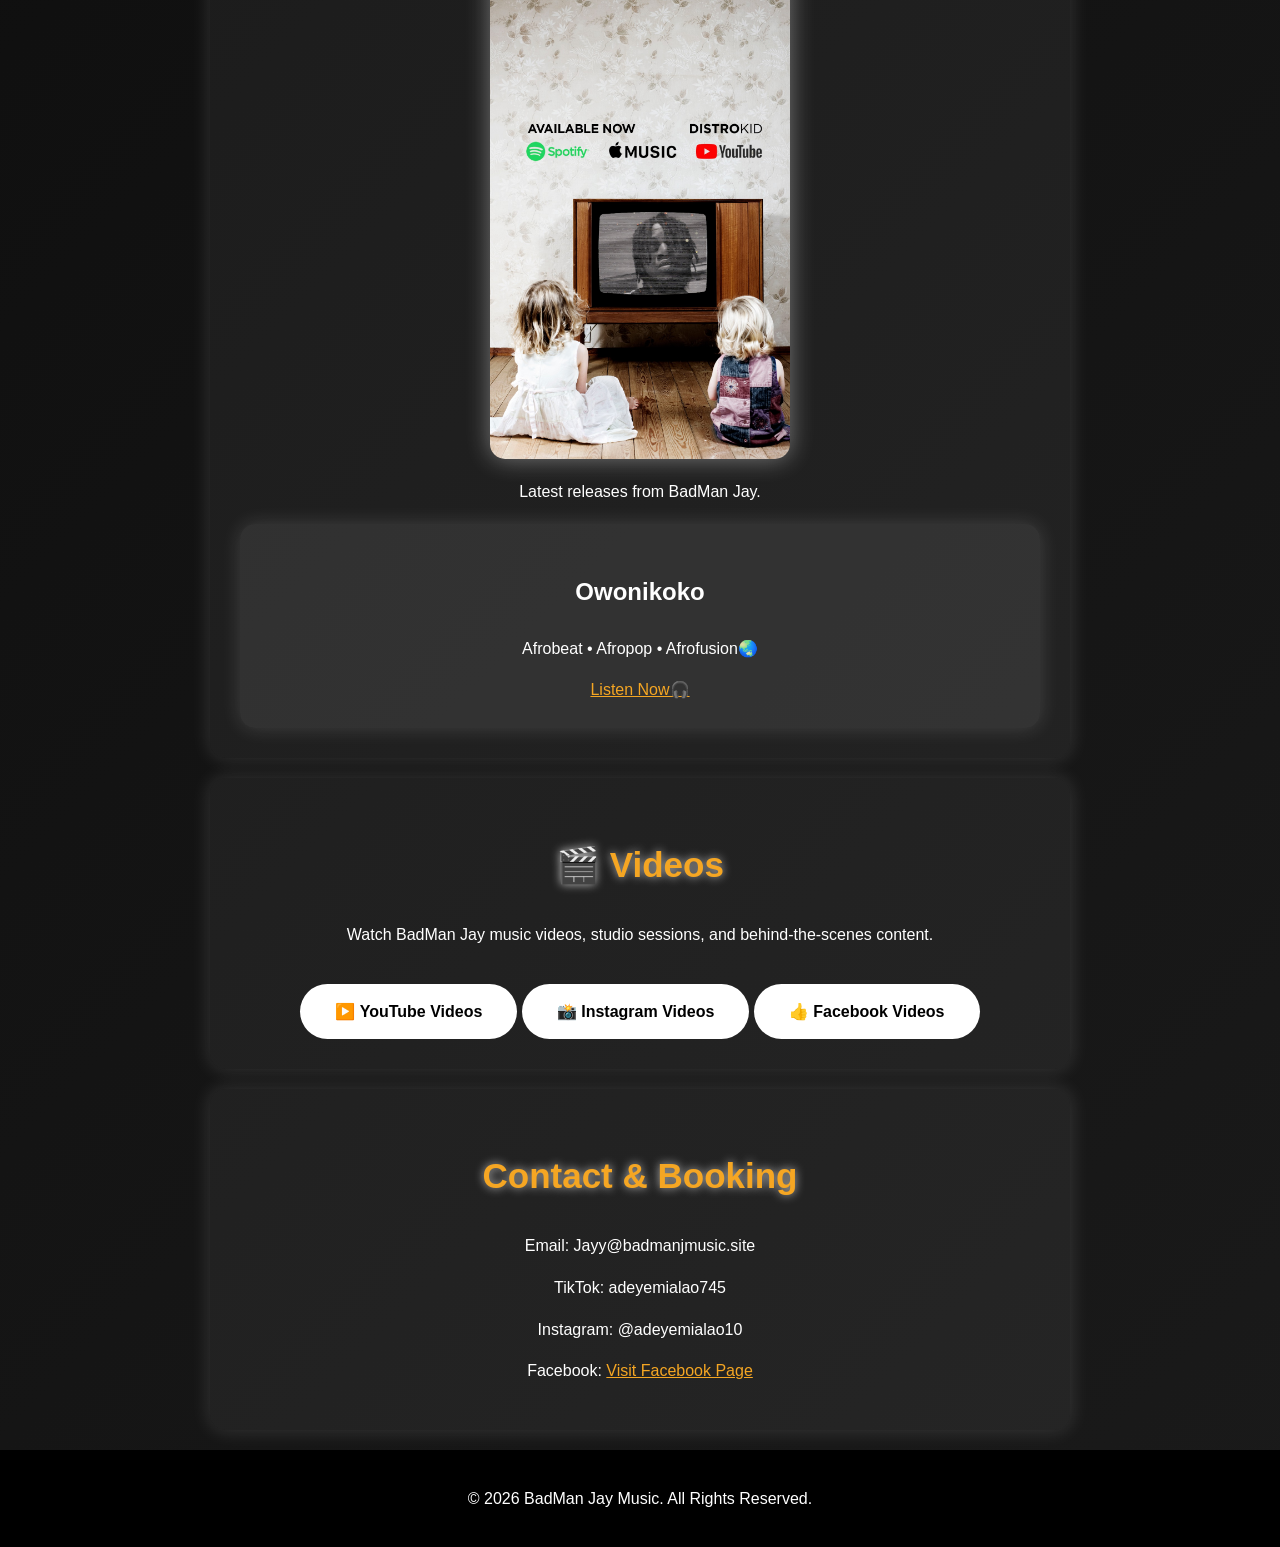
==== commit 734e0ee9: "Update index.html" ====
--- a/index.html
+++ b/index.html
@@ -33,25 +33,44 @@
   </p>
 </section>
 <section id="music">
-<h2>Music</h2>
+<h2>🎧music</h2>
 <img class="music-cover" src="badman-jay-cover.jpg" alt="BadMan Jay Song Cover">
 <p>Latest releases from BadMan Jay.</p>
 
 <div class="music-card">
   <h3>Owonikoko</h3>
-  <p>Afrobeat • Afropop • Afrofusion</p>
+  <p>Afrobeat • Afropop • Afrofusion🌏</p>
 
   <a href="https://open.spotify.com/album/4D6bkIR5klf8DBmcrAF3FI?si=iVvQHyoNQAyZMJ7NRenwUg&utm_source=copy-link”class="music-btn">
-    Listen Now
+    Listen Now🎧
   </a>
 </div>
 </section>
 
 <section id="videos">
-  <h2>Videos</h2>
+
+  <h2>🎬 Videos</h2>
+
   <p>
-    Music videos, studio sessions, and behind-the-scenes content coming soon.
+    Watch BadMan Jay music videos, studio sessions, and behind-the-scenes content.
   </p>
+
+  <div class="video-links">
+
+    <a href="https://youtube.com/shorts/Yxg13_R2YsA?si=WKWQx_4u4HiP7qnF" target="_blank" class="music-btn">
+      ▶️ YouTube Videos
+    </a>
+
+    <a href="https://www.instagram.com/reel/DHVH6GUtB2e/?igsh=MTF1b2Zyc2QxbnJhaw==" target="_blank" class="music-btn">
+      📸 Instagram Videos
+    </a>
+
+    <a href="https://www.facebook.com/share/v/1HRMYpJMzM/?mibextid=wwXIfr" target="_blank" class="music-btn">
+      👍 Facebook Videos
+    </a>
+
+  </div>
+
 </section>
 
 <section id="contact">
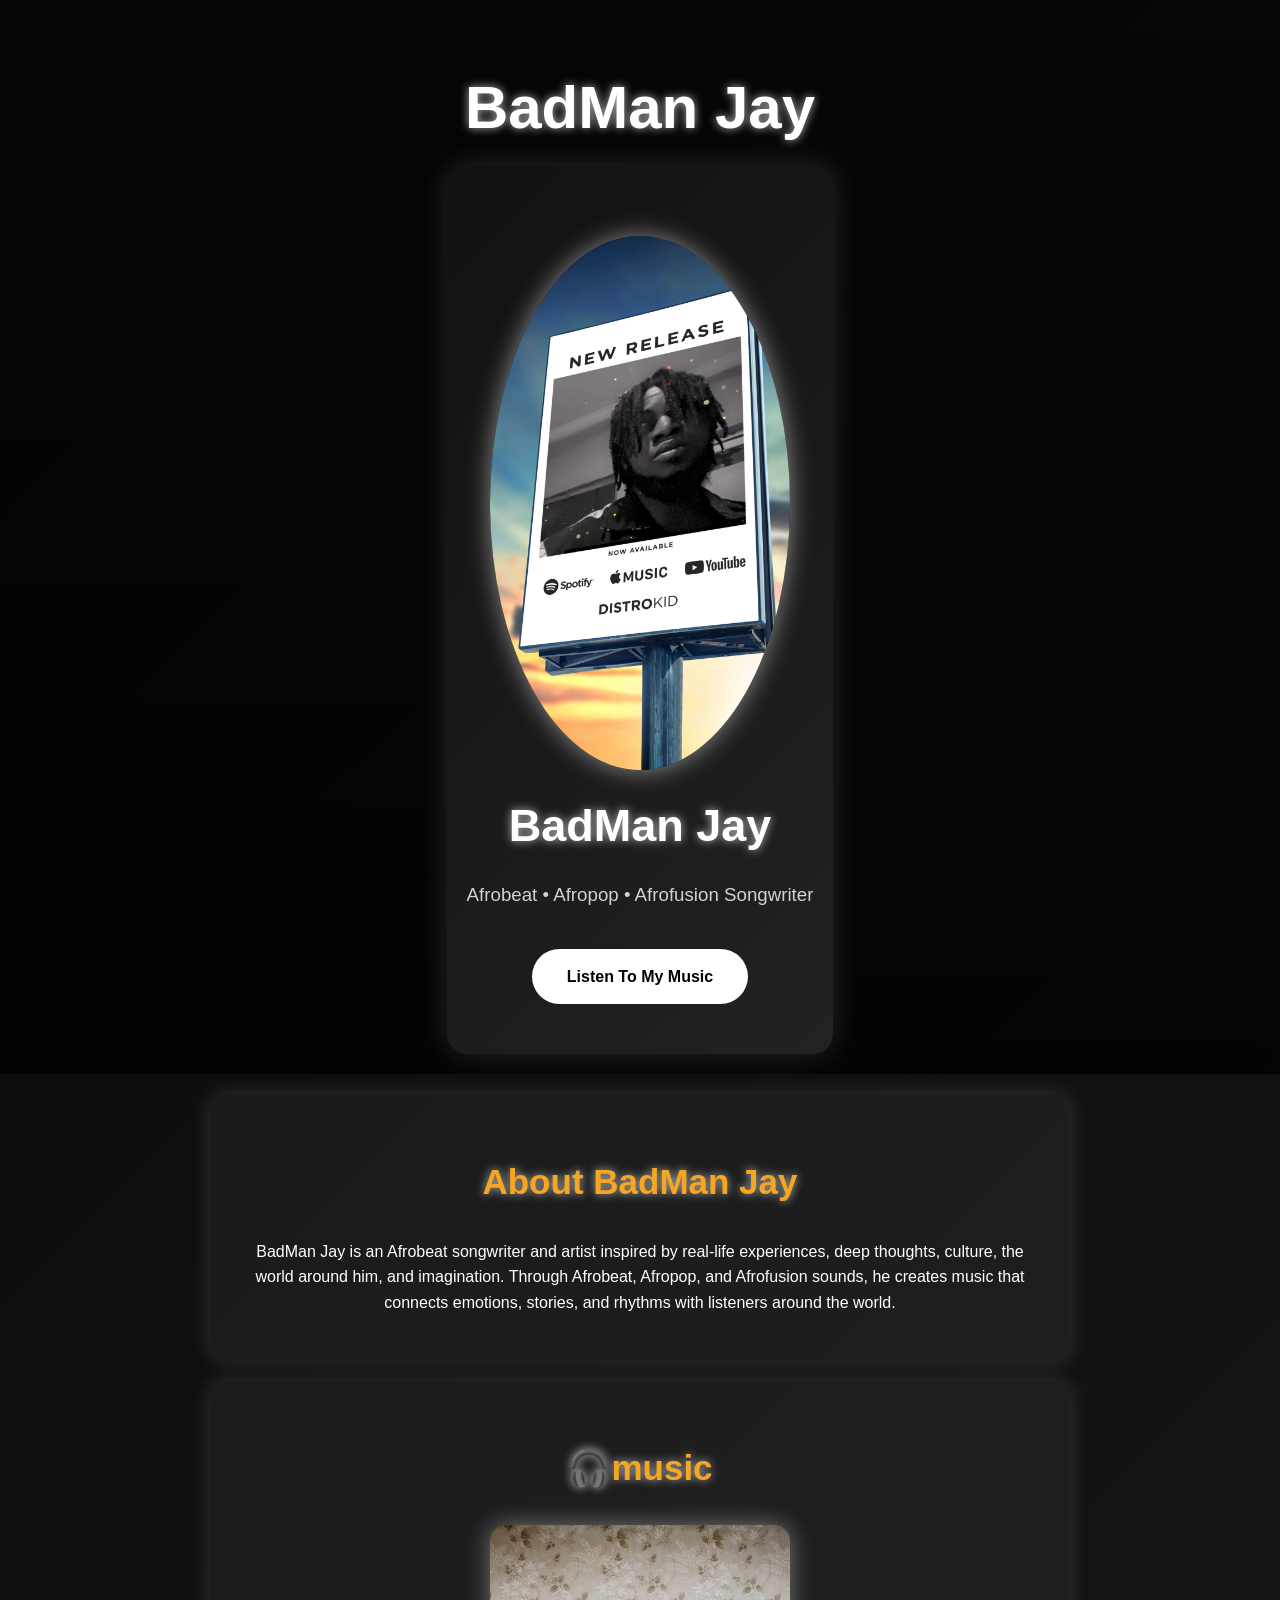
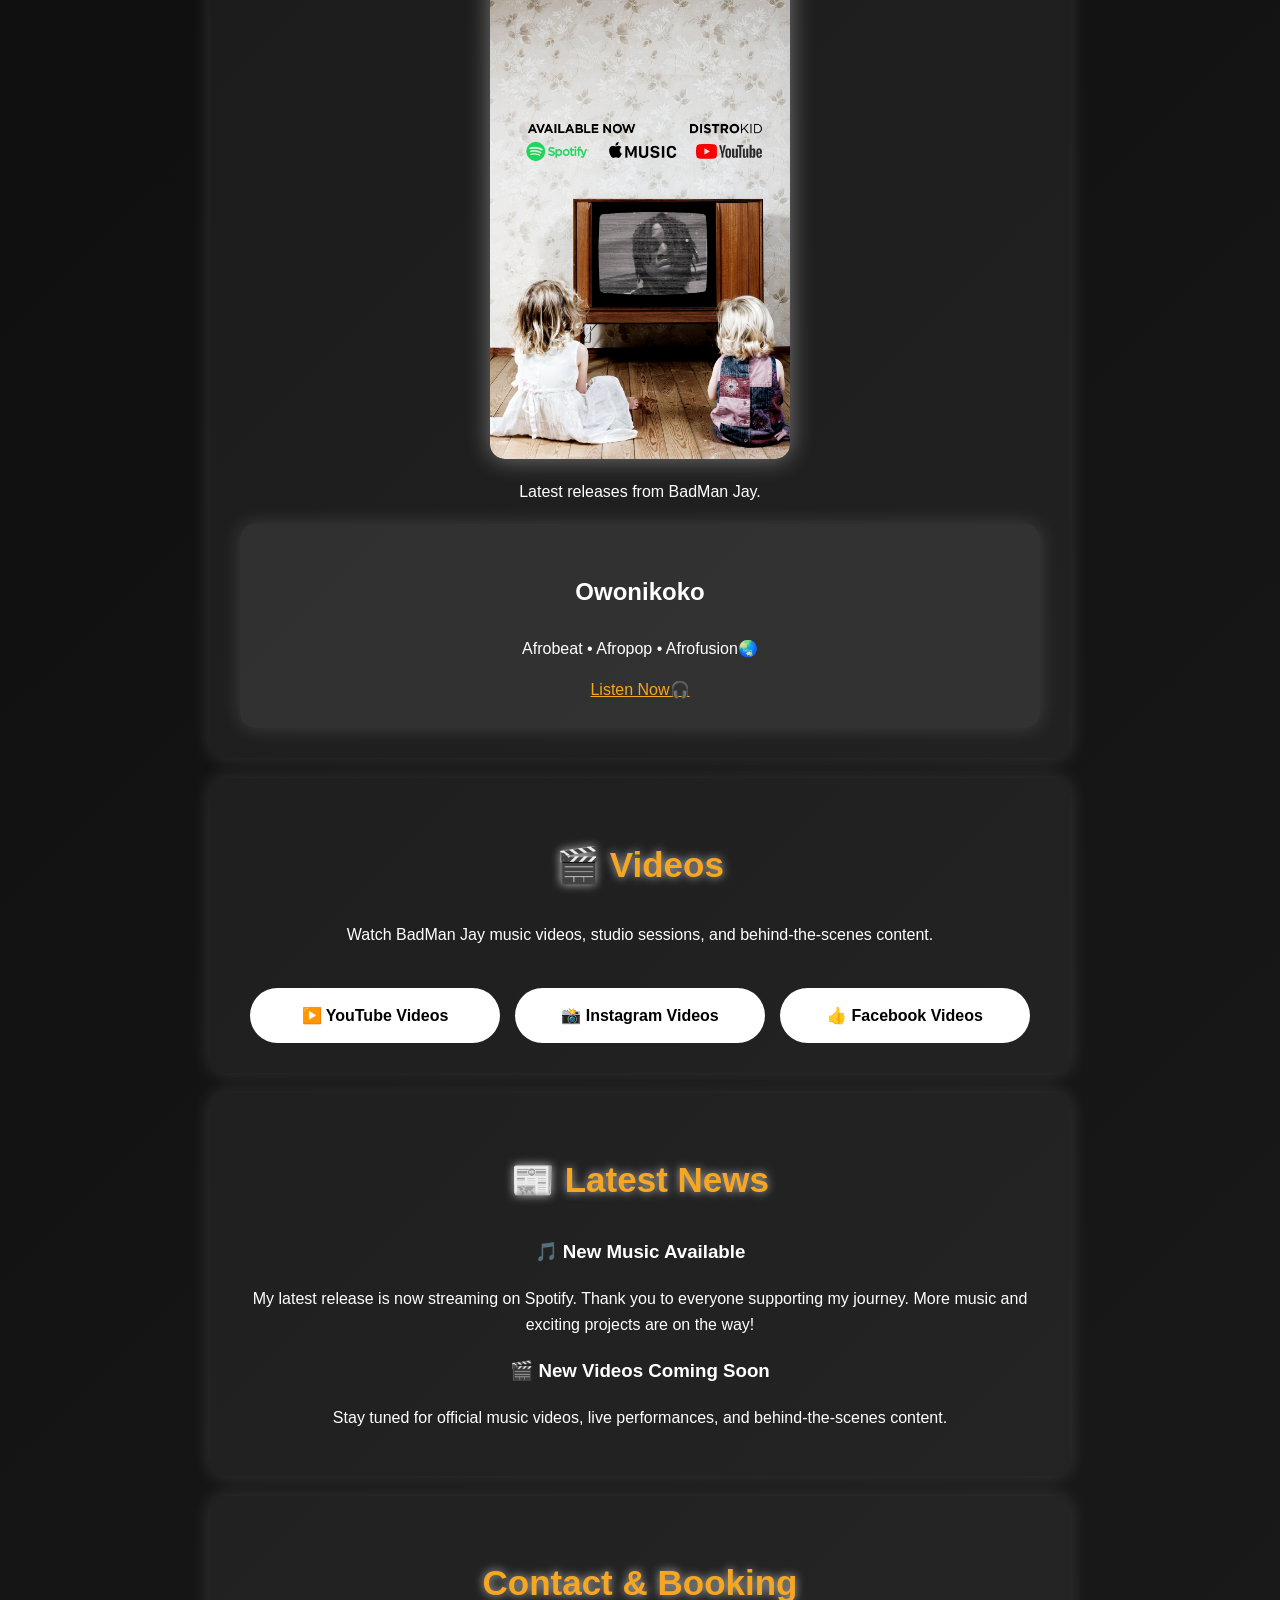
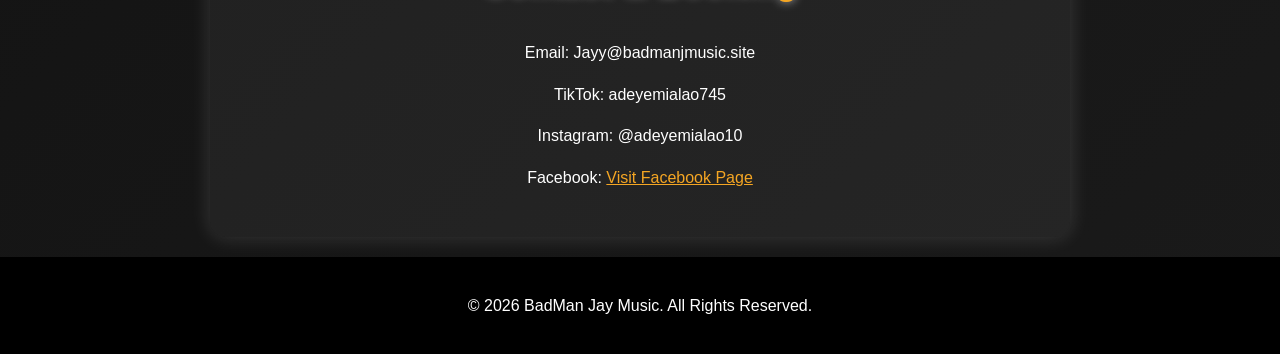
==== commit da0b1018: "Update index.html" ====
--- a/index.html
+++ b/index.html
@@ -72,7 +72,31 @@
   </div>
 
 </section>
+<section id="news">
 
+  <h2>📰 Latest News</h2>
+
+  <div class="news-card">
+
+    <h3>🎵 New Music Available</h3>
+
+    <p>
+      My latest release is now streaming on Spotify. Thank you to everyone supporting my journey. More music and exciting projects are on the way!
+    </p>
+
+  </div>
+
+  <div class="news-card">
+
+    <h3>🎬 New Videos Coming Soon</h3>
+
+    <p>
+      Stay tuned for official music videos, live performances, and behind-the-scenes content.
+    </p>
+
+  </div>
+
+</section>
 <section id="contact">
   <h2>Contact & Booking</h2>
   <p>Email: Jayy@badmanjmusic.site</p>
--- a/style.css
+++ b/style.css
@@ -112,6 +112,7 @@
   opacity: 0.8;
 }
 
+
 .music-btn {
   display: inline-block;
   margin-top: 20px;
@@ -143,3 +144,15 @@
   display: block;
   margin: 20px auto;
 }
+.video-links {
+  display: flex;
+  flex-wrap: wrap;
+  justify-content: center;
+  gap: 15px;
+  margin-top: 20px;
+}
+
+.video-links a {
+  min-width: 180px;
+  text-align: center;
+}
